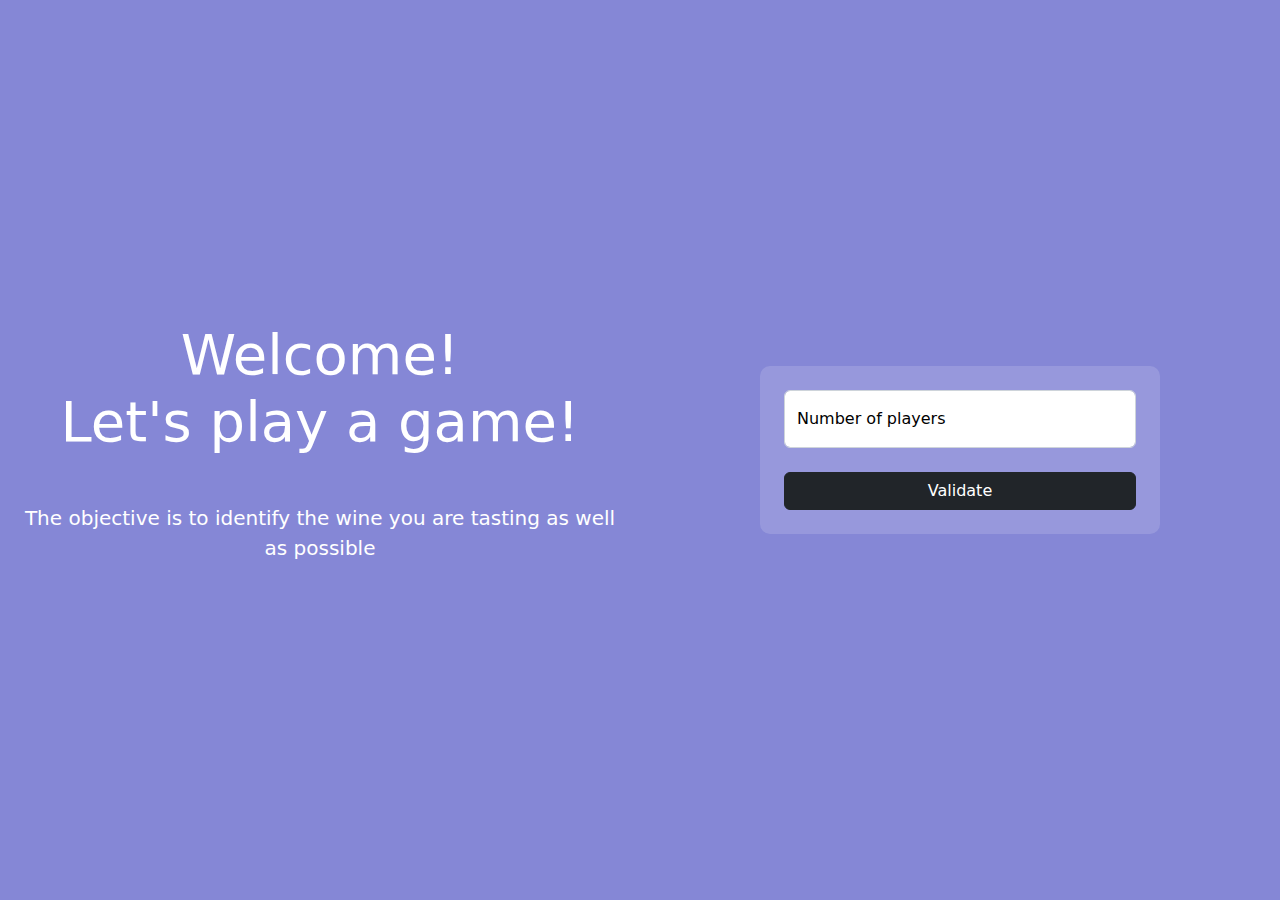
==== game_welcome.html @ e691b69f "begin game" ====
<!DOCTYPE html>
<html lang="en">
<head>
    <meta charset="UTF-8">
    <meta name="viewport" content="width=device-width, initial-scale=1">
    <title>Metadjioo</title>
    <!--Bootstrap CSS-->
    <link href="css/bs-css/bootstrap.min.css" rel="stylesheet">
    <!--Personnal CSS-->
    <link href="css/style.css" rel="stylesheet">
</head>
<body>
<div id="background-game" class="container-fluid text-white">
    <div class="row vh-100">
        <div class="col-12 col-md-6 d-flex justify-content-center align-items-center flex-column">
            <h1 class="text-center mb-5 display-4"><b>Welcome!<br/>Let's play a game!</b></h1>
            <p class="text-center lead">The objective is to identify the wine you are tasting as well as possible</p>
        </div>
        <div class="col-12 col-md-6 d-flex justify-content-center align-items-center flex-column">
            <form id="form_nb_player" class="p-4" action="game_choose_player.html" method="get">
                <div class="form-floating">
                    <input type="number" class="form-control" name="nbp" id="nb_players" max="8" min="1" placeholder="" value="">
                    <label class="text-black" for="nb_players">Number of players</label>
                </div>
                <button type="submit" class="btn btn-dark w-100 mt-4">Validate</button>
            </form>
        </div>
    </div>
</div>
<!--Jquery-->
<script src="js/jquery-3.6.0.js"></script>
<!--Bootstrap JS-->
<script src="js/bs-js/bootstrap.min.js"></script>
<!--Personnal JS-->
<script src="js/game_global.js"></script>
<script src="js/game_welcome.js"></script>
</body>
</html>
---- css/style.css ----
:root{
    --game-color-1: #9DCC66;
    --game-color-2: #CA7DD4;
    --game-color-3: #CC7E66;
    --game-color-4: #C85B81;
    --game-color-5: #90CADA;
    --game-color-6: #8587D6;
    --game-color-7: #94DBA5;
    --game-color-8: #B6CB62;

    /*--game-color-1: black;*/
    /*--game-color-2: black;*/
    /*--game-color-3: black;*/
    /*--game-color-4: black;*/
    /*--game-color-5: black;*/
    /*--game-color-6: black;*/
    /*--game-color-7: black;*/
    /*--game-color-8: black;*/
}


.game-color-1{
    background-color: var(--game-color-1);
}

.game-color-2{
    background-color: var(--game-color-2);
}

.game-color-3{
    background-color: var(--game-color-3);
}

.game-color-4{
    background-color: var(--game-color-4);
}

.game-color-5{
    background-color: var(--game-color-5);
}

.game-color-6{
    background-color: var(--game-color-6);
}

.game-color-7{
    background-color: var(--game-color-7);
}

.game-color-8{
    background-color: var(--game-color-8);
}

html{
    min-width: 100vw;
    min-height: 100vh;
}

body{
    width: 100%;
    height: 100%;
}

.mvh-100{
    min-height: 100vh;
}

#list_button{
    width: 300px;
}

#form_nb_player{
    background-color: rgba(255, 255, 255, 0.15);
    width: 400px;
    border-radius: 10px;
}

#list_participant{
    background-color: rgba(255, 255, 255, 0.15);
    width: 300px;
}
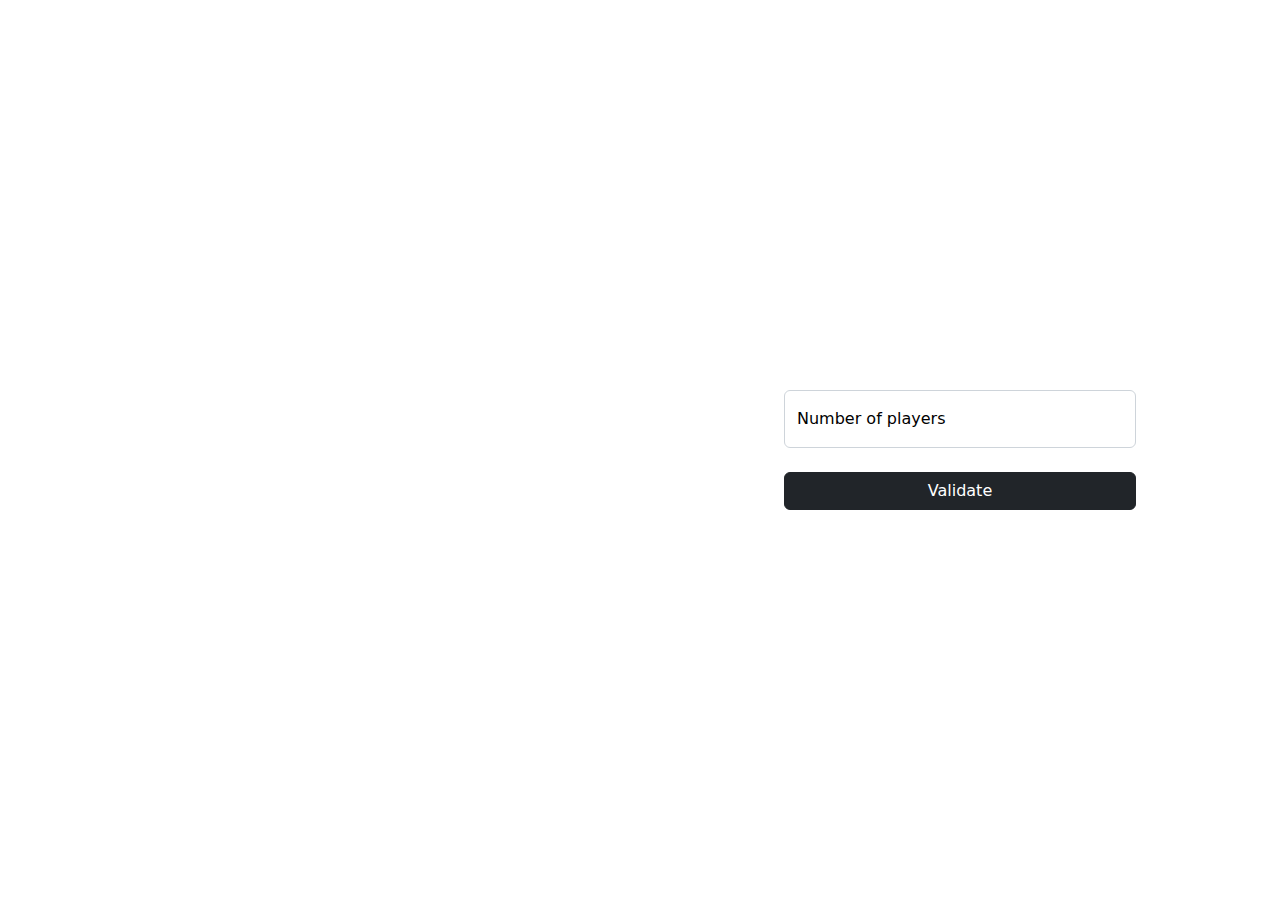
==== commit e194fc4e: "Game sequence done" ====
--- a/game_welcome.html
+++ b/game_welcome.html
@@ -10,14 +10,14 @@
     <link href="css/style.css" rel="stylesheet">
 </head>
 <body>
-<div id="background-game" class="container-fluid text-white">
+<div id="background_game" class="container-fluid text-white">
     <div class="row vh-100">
         <div class="col-12 col-md-6 d-flex justify-content-center align-items-center flex-column">
             <h1 class="text-center mb-5 display-4"><b>Welcome!<br/>Let's play a game!</b></h1>
             <p class="text-center lead">The objective is to identify the wine you are tasting as well as possible</p>
         </div>
         <div class="col-12 col-md-6 d-flex justify-content-center align-items-center flex-column">
-            <form id="form_nb_player" class="p-4" action="game_choose_player.html" method="get">
+            <form id="form_nb_player" class="p-4 form_white_background" action="game_choose_player.html" method="get">
                 <div class="form-floating">
                     <input type="number" class="form-control" name="nbp" id="nb_players" max="8" min="1" placeholder="" value="">
                     <label class="text-black" for="nb_players">Number of players</label>
--- a/css/style.css
+++ b/css/style.css
@@ -1,13 +1,13 @@
 
 :root{
-    --game-color-1: #9DCC66;
-    --game-color-2: #CA7DD4;
-    --game-color-3: #CC7E66;
-    --game-color-4: #C85B81;
-    --game-color-5: #90CADA;
-    --game-color-6: #8587D6;
-    --game-color-7: #94DBA5;
-    --game-color-8: #B6CB62;
+    --game-color-1: #8cc44f;
+    --game-color-2: #b660c1;
+    --game-color-3: #c36f56;
+    --game-color-4: #b84e73;
+    --game-color-5: #5db7cf;
+    --game-color-6: #6f71c8;
+    --game-color-7: #56b083;
+    --game-color-8: #c1c043;
 
     /*--game-color-1: black;*/
     /*--game-color-2: black;*/
@@ -19,36 +19,55 @@
     /*--game-color-8: black;*/
 }
 
+#background_game{
+    transition: 1s;
+}
 
-.game-color-1{
+div.game-color-1,
+.form-range.game-color-1::-webkit-slider-thumb,
+.form-range.game-color-1::-moz-range-thumb {
     background-color: var(--game-color-1);
 }
 
-.game-color-2{
+div.game-color-2,
+.form-range.game-color-2::-webkit-slider-thumb,
+.form-range.game-color-2::-moz-range-thumb{
     background-color: var(--game-color-2);
 }
 
-.game-color-3{
+div.game-color-3,
+.form-range.game-color-3::-webkit-slider-thumb,
+.form-range.game-color-3::-moz-range-thumb{
     background-color: var(--game-color-3);
 }
 
-.game-color-4{
+div.game-color-4,
+.form-range.game-color-4::-webkit-slider-thumb,
+.form-range.game-color-4::-moz-range-thumb{
     background-color: var(--game-color-4);
 }
 
-.game-color-5{
+div.game-color-5,
+.form-range.game-color-5::-webkit-slider-thumb,
+.form-range.game-color-5::-moz-range-thumb{
     background-color: var(--game-color-5);
 }
 
-.game-color-6{
+div.game-color-6,
+.form-range.game-color-6::-webkit-slider-thumb,
+.form-range.game-color-6::-moz-range-thumb{
     background-color: var(--game-color-6);
 }
 
-.game-color-7{
+div.game-color-7,
+.form-range.game-color-7::-webkit-slider-thumb,
+.form-range.game-color-7::-moz-range-thumb{
     background-color: var(--game-color-7);
 }
 
-.game-color-8{
+div.game-color-8,
+.form-range.game-color-8::-webkit-slider-thumb,
+.form-range.game-color-8::-moz-range-thumb{
     background-color: var(--game-color-8);
 }
 
@@ -70,13 +89,32 @@
     width: 300px;
 }
 
-#form_nb_player{
+.form_white_background{
     background-color: rgba(255, 255, 255, 0.15);
     width: 400px;
+    border-radius: 10px;
+}
+
+#form_choices{
+    background-color: rgba(255, 255, 255, 0.15);
+    width: 100%;
     border-radius: 10px;
 }
 
 #list_participant{
     background-color: rgba(255, 255, 255, 0.15);
     width: 300px;
+}
+
+.range_wine_choice{
+    display: block;
+    background-color: rgba(255, 255, 255, 0.15);
+    border-radius: 15px;
+    box-shadow: -1px 2px 5px 1px rgba(0,0,0,0.05);
+}
+
+#head_range{
+    box-shadow: -1px 2px 5px 1px rgba(0,0,0,0.05);
+    background-color: rgba(33, 37, 41, 0.5);
+    border-radius: 10px;
 }